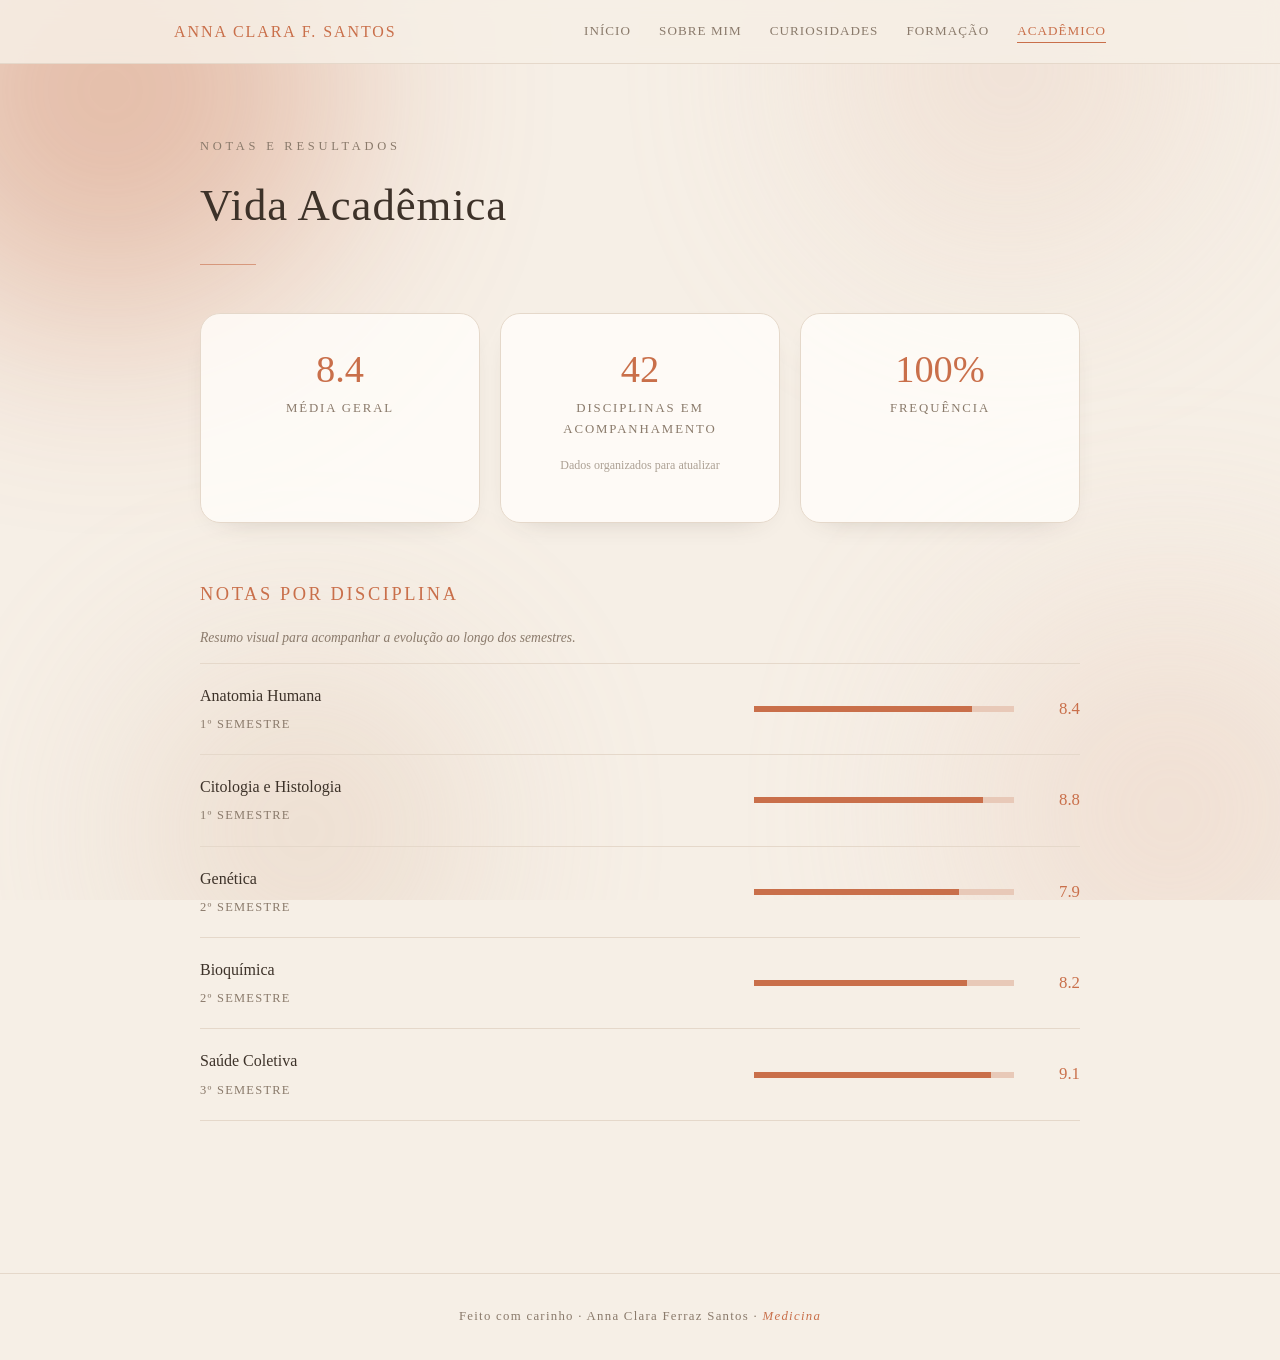
==== academico.html @ c4f5bfd1 "." ====
<!DOCTYPE html>
<html lang="pt-BR">
<head>
  <meta charset="UTF-8">
  <meta name="viewport" content="width=device-width, initial-scale=1.0">
  <title>Acadêmico · Anna Clara Ferraz Santos</title>
  <link rel="stylesheet" href="style.css">
</head>
<body>

  <header>
    <nav>
      <a href="index.html" class="logo">Anna Clara F. Santos</a>
      <button class="menu-toggle" aria-label="Abrir menu">☰</button>
      <ul class="nav-links">
        <li><a href="index.html">Início</a></li>
        <li><a href="sobre.html">Sobre mim</a></li>
        <li><a href="curiosidades.html">Curiosidades</a></li>
        <li><a href="formacao.html">Formação</a></li>
        <li><a href="academico.html" class="active">Acadêmico</a></li>
      </ul>
    </nav>
  </header>

  <main class="page container">
    <div class="page-header reveal">
      <p class="tag">Notas e resultados</p>
      <h1>Vida Acadêmica</h1>
      <div class="divider left"></div>
    </div>

    <!-- Resumo em números -->
    <section class="block stats-row">
      <div class="stat card reveal">
        <span class="stat-value" data-count="8.4" data-decimals="1">0.0</span>
        <p>Média geral</p>
      </div>
      <div class="stat card reveal delay-1">
        <span class="stat-value" data-count="42" data-suffix="">0</span>
        <p>Disciplinas em acompanhamento</p>
        <p class="obs">Dados organizados para atualizar</p>
      </div>
      <div class="stat card reveal delay-2">
        <span class="stat-value" data-count="100" data-suffix="%">0%</span>
        <p>Frequência</p>
      </div>
    </section>

    <!-- Notas por disciplina -->
    <section class="block reveal">
      <h2>Notas por disciplina</h2>
      <p class="hint">Resumo visual para acompanhar a evolução ao longo dos semestres.</p>
      <div class="grade-list">
        <div class="grade-item">
          <div class="grade-info">
            <strong>Anatomia Humana</strong>
            <span>1º semestre</span>
          </div>
          <div class="grade-bar"><span style="--w: 84%"></span></div>
          <span class="grade-note">8.4</span>
        </div>
        <div class="grade-item">
          <div class="grade-info">
            <strong>Citologia e Histologia</strong>
            <span>1º semestre</span>
          </div>
          <div class="grade-bar"><span style="--w: 88%"></span></div>
          <span class="grade-note">8.8</span>
        </div>
        <div class="grade-item">
          <div class="grade-info">
            <strong>Genética</strong>
            <span>2º semestre</span>
          </div>
          <div class="grade-bar"><span style="--w: 79%"></span></div>
          <span class="grade-note">7.9</span>
        </div>
        <div class="grade-item">
          <div class="grade-info">
            <strong>Bioquímica</strong>
            <span>2º semestre</span>
          </div>
          <div class="grade-bar"><span style="--w: 82%"></span>
          </div><span class="grade-note">8.2</span>
        </div>
        <div class="grade-item">
          <div class="grade-info">
            <strong>Saúde Coletiva</strong>
            <span>3º semestre</span>
          </div>
          <div class="grade-bar"><span style="--w: 91%"></span></div>
          <span class="grade-note">9.1</span>
        </div>
      </div>
    </section>

  </main>

  <footer>
    <p>Feito com carinho · Anna Clara Ferraz Santos · <em>Medicina</em></p>
  </footer>

  <script src="script.js"></script>
</body>
</html>
---- style.css ----
/* ===== Reset & Base ===== */
* {
  margin: 0;
  padding: 0;
  box-sizing: border-box;
}

:root {
  --bg: #f6efe6;
  --surface: #fffdf9;
  --text: #3d3229;
  --text-light: #8a7a6b;
  --accent: #c96f4a;
  --accent-soft: #e8c9b8;
  --line: #e5d8ca;
  --shadow: 0 18px 45px -30px rgba(61, 50, 41, 0.55);
  --shadow-soft: 0 10px 30px -24px rgba(61, 50, 41, 0.45);
}

html {
  scroll-behavior: smooth;
}

body {
  font-family: "Georgia", "Times New Roman", serif;
  background: var(--bg);
  color: var(--text);
  line-height: 1.7;
}

h1, h2, h3 {
  font-weight: normal;
  letter-spacing: 0.02em;
}

a {
  color: inherit;
  text-decoration: none;
}

:focus-visible {
  outline: 2px solid var(--accent);
  outline-offset: 4px;
}

.container {
  max-width: 880px;
  margin: 0 auto;
  padding: 0 24px;
}

/* ===== Header / Nav ===== */
header {
  position: sticky;
  top: 0;
  background: rgba(246, 239, 230, 0.85);
  backdrop-filter: blur(10px);
  border-bottom: 1px solid var(--line);
  z-index: 10;
}

nav {
  display: flex;
  align-items: center;
  justify-content: space-between;
  gap: 22px;
  padding: 18px 24px;
  max-width: 980px;
  margin: 0 auto;
}

.logo {
  font-size: 1rem;
  color: var(--accent);
  letter-spacing: 0.12em;
  text-transform: uppercase;
}

nav ul {
  display: flex;
  gap: clamp(14px, 2.6vw, 28px);
  list-style: none;
  font-size: 0.82rem;
  letter-spacing: 0.08em;
  text-transform: uppercase;
}

nav ul a {
  color: var(--text-light);
  padding-bottom: 4px;
  border-bottom: 1px solid transparent;
  transition: color 0.25s, border-color 0.25s;
}

nav ul a:hover,
nav ul a.active {
  color: var(--accent);
  border-color: var(--accent);
}

/* Botão hambúrguer (só aparece no mobile) */
.menu-toggle {
  display: none;
  width: 44px;
  height: 44px;
  align-items: center;
  justify-content: center;
  background: rgba(255, 253, 249, 0.7);
  border: 1px solid var(--line);
  border-radius: 999px;
  font-size: 1.5rem;
  color: var(--accent);
  cursor: pointer;
  box-shadow: var(--shadow-soft);
}

/* ===== Hero (home) ===== */
.hero {
  min-height: calc(100vh - 70px);
  display: flex;
  flex-direction: column;
  justify-content: center;
  text-align: center;
  padding: 48px 24px;
}

/* Fundo decorativo global: manchas de cor nos cantos, fixo na rolagem */
.page-bg {
  position: fixed;
  inset: 0;
  z-index: -1;
  pointer-events: none;
  overflow: hidden;
}

.blob {
  position: absolute;
  border-radius: 50%;
  filter: blur(110px);
  opacity: 0.4;
}

.blob-1 {
  width: 460px;
  height: 460px;
  background: var(--accent);
  top: -140px;
  left: -120px;
  animation: drift-1 24s ease-in-out infinite alternate;
}

.blob-2 {
  width: 420px;
  height: 420px;
  background: var(--accent-soft);
  bottom: -120px;
  right: -100px;
  animation: drift-2 28s ease-in-out infinite alternate;
}

.blob-3 {
  width: 300px;
  height: 300px;
  background: #d9b8a0;
  bottom: -80px;
  left: 12%;
  animation: drift-3 32s ease-in-out infinite alternate;
}

.blob-4 {
  width: 340px;
  height: 340px;
  background: var(--accent-soft);
  top: -100px;
  right: 8%;
  animation: drift-2 36s ease-in-out infinite alternate-reverse;
}

@keyframes drift-1 {
  from { transform: translate(0, 0) scale(1); }
  to   { transform: translate(140px, 90px) scale(1.15); }
}

@keyframes drift-2 {
  from { transform: translate(0, 0) scale(1.1); }
  to   { transform: translate(-110px, -70px) scale(0.95); }
}

@keyframes drift-3 {
  from { transform: translate(0, 0) scale(0.9); }
  to   { transform: translate(-130px, 60px) scale(1.2); }
}

/* Nome surge letra por letra, saindo do blur */
.hero-name .char {
  display: inline-block;
  opacity: 0;
  filter: blur(12px);
  transform: translateY(20px);
  transition: opacity 0.6s ease, filter 0.7s ease, transform 0.7s cubic-bezier(0.22, 1, 0.36, 1);
}

.hero-name .char.on {
  opacity: 1;
  filter: blur(0);
  transform: none;
}

/* Espaços entre palavras precisam de largura */
.hero-name .char.space {
  width: 0.32em;
}

.hero .tag {
  font-size: 0.8rem;
  letter-spacing: 0.35em;
  text-transform: uppercase;
  color: var(--text-light);
  margin-bottom: 20px;
}

.hero h1 {
  font-size: clamp(2.4rem, 6vw, 4rem);
  line-height: 1.2;
  margin-bottom: 16px;
}

.hero h1 em {
  color: var(--accent);
  font-style: italic;
}

.hero p {
  max-width: 520px;
  margin: 0 auto 36px;
  color: var(--text-light);
}

/* Botões lado a lado no hero */
.hero-btns {
  display: flex;
  gap: 16px;
  justify-content: center;
  flex-wrap: wrap;
}

/* Divisor alinhado à esquerda (seções internas) */
.divider.left {
  margin-left: 0;
}

.divider {
  width: 56px;
  height: 1px;
  background: var(--accent);
  margin: 28px auto;
  opacity: 0.6;
}

/* ===== Home preview ===== */
.home-preview {
  padding: 20px 24px 96px;
  margin-top: -34px;
}

.section-kicker {
  font-size: 0.78rem;
  letter-spacing: 0.28em;
  text-transform: uppercase;
  color: var(--accent);
  margin-bottom: 12px;
}

.home-preview > h2,
.highlight-box h2 {
  font-size: clamp(1.8rem, 4vw, 2.5rem);
  line-height: 1.25;
  margin-bottom: 12px;
}

.home-preview > p,
.highlight-box > p {
  max-width: 640px;
  color: var(--text-light);
  margin-bottom: 28px;
}

.feature-grid {
  display: grid;
  grid-template-columns: repeat(4, 1fr);
  gap: 18px;
}

.feature-card {
  position: relative;
  min-height: 220px;
  padding: 28px 24px;
  background: rgba(255, 253, 249, 0.76);
  border: 1px solid var(--line);
  border-radius: 22px;
  box-shadow: var(--shadow-soft);
  overflow: hidden;
  transition: transform 0.28s ease, box-shadow 0.28s ease, border-color 0.28s ease;
}

.feature-card::after {
  content: "";
  position: absolute;
  width: 110px;
  height: 110px;
  right: -42px;
  bottom: -46px;
  border-radius: 50%;
  background: var(--accent-soft);
  opacity: 0.38;
  transition: transform 0.28s ease, opacity 0.28s ease;
}

.feature-card:hover {
  transform: translateY(-6px);
  border-color: var(--accent-soft);
  box-shadow: var(--shadow);
}

.feature-card:hover::after {
  opacity: 0.56;
  transform: scale(1.18);
}

.feature-card h3 {
  font-size: 1.08rem;
  margin: 28px 0 10px;
  color: var(--text);
}

.feature-card p {
  color: var(--text-light);
  font-size: 0.92rem;
}

/* ===== Botões ===== */
.btn {
  display: inline-block;
  padding: 13px 34px;
  font-size: 0.85rem;
  letter-spacing: 0.12em;
  text-transform: uppercase;
  border: 1px solid var(--accent);
  color: var(--accent);
  border-radius: 999px;
  transition: background 0.3s, color 0.3s, transform 0.25s ease, box-shadow 0.25s ease;
}

.btn:hover {
  transform: translateY(-2px);
  box-shadow: var(--shadow-soft);
}

.btn:hover {
  background: var(--accent);
  color: var(--bg);
}

.btn-solid {
  background: var(--accent);
  color: #fff;
}

.btn-solid:hover {
  background: #b25c39;
  border-color: #b25c39;
  color: #fff;
}

/* ===== Seções internas ===== */
.page {
  padding: 72px 0 96px;
}

.page-header {
  margin-bottom: 48px;
}

.page-header .tag {
  font-size: 0.78rem;
  letter-spacing: 0.3em;
  text-transform: uppercase;
  color: var(--text-light);
}

.page-header h1 {
  font-size: clamp(2rem, 5vw, 2.8rem);
  margin-top: 10px;
}

.page-header .divider {
  margin: 20px 0 0;
}

section.block {
  margin-bottom: 56px;
}

section.block h2 {
  font-size: 1.15rem;
  letter-spacing: 0.14em;
  text-transform: uppercase;
  color: var(--accent);
  margin-bottom: 16px;
}

section.block p {
  color: var(--text-light);
  margin-bottom: 14px;
}

section.block strong {
  color: var(--text);
  font-weight: normal;
}

/* ===== Layout Editorial - Sobre mim ===== */
.editorial-layout {
  display: grid;
  grid-template-columns: 1fr 420px;
  gap: 60px;
  align-items: start;
}

.editorial-texto {
  padding-right: 20px;
}

.editorial-texto h2 {
  font-size: 1.15rem;
  letter-spacing: 0.14em;
  text-transform: uppercase;
  color: var(--accent);
  margin-bottom: 28px;
  position: sticky;
  top: 100px;
}

.texto-bloco {
  margin-bottom: 36px;
  padding-left: 24px;
  border-left: 2px solid transparent;
  transition: border-color 0.4s ease, padding-left 0.4s ease;
  opacity: 0.6;
  transform: translateX(-8px);
  transition: opacity 0.4s ease, transform 0.4s ease, border-color 0.4s ease, padding-left 0.4s ease;
}

.texto-bloco.ativo {
  opacity: 1;
  transform: translateX(0);
  border-color: var(--accent);
  padding-left: 20px;
}

.texto-bloco p {
  color: var(--text-light);
  line-height: 1.8;
  font-size: 1rem;
}

.texto-bloco strong {
  color: var(--text);
  font-weight: 500;
  transition: color 0.3s ease;
}

.texto-bloco.ativo strong {
  color: var(--accent);
}

/* Coluna da imagem - sticky */
.editorial-imagem {
  position: sticky;
  top: 100px;
  height: fit-content;
}

.imagem-principal {
  position: relative;
  aspect-ratio: 4 / 5;
  border-radius: 16px;
  overflow: hidden;
  background: var(--surface);
  border: 1px solid var(--line);
  box-shadow:
    0 4px 24px -4px rgba(61, 50, 41, 0.1),
    0 1px 3px -1px rgba(61, 50, 41, 0.06);
  cursor: zoom-in;
}

.imagem-principal img {
  position: absolute;
  inset: 0;
  width: 100%;
  height: 100%;
  object-fit: cover;
  opacity: 0;
  transform: scale(1.05);
  transition:
    opacity 0.7s cubic-bezier(0.22, 1, 0.36, 1),
    transform 0.9s cubic-bezier(0.22, 1, 0.36, 1),
    filter 0.5s ease;
  filter: grayscale(15%) contrast(0.98);
}

.imagem-principal img.imagem-ativa {
  opacity: 1;
  transform: scale(1);
  filter: grayscale(0) contrast(1);
  z-index: 1;
}

/* Hover sutil na imagem principal */
.imagem-principal:hover img.imagem-ativa {
  transform: scale(1.02);
  filter: grayscale(0) contrast(1.02) brightness(1.02);
}

/* Legenda da imagem */
.imagem-legenda {
  position: absolute;
  bottom: 0;
  left: 0;
  right: 0;
  padding: 32px 24px 24px;
  background: linear-gradient(180deg, transparent, rgba(61, 50, 41, 0.85));
  color: #fff;
  opacity: 0;
  transform: translateY(12px);
  transition: opacity 0.4s ease, transform 0.4s ease;
}

.imagem-principal:hover .imagem-legenda {
  opacity: 1;
  transform: translateY(0);
}

.legenda-texto {
  display: block;
  font-family: "Georgia", serif;
  font-size: 1rem;
  letter-spacing: 0.01em;
  margin-bottom: 6px;
  font-weight: 400;
  opacity: 1;
  transform: translateY(0);
  transition: opacity 0.2s ease, transform 0.2s ease;
}

.legenda-dica {
  display: block;
  font-size: 0.65rem;
  letter-spacing: 0.15em;
  text-transform: uppercase;
  opacity: 0.7;
  font-family: system-ui, sans-serif;
}

/* Barra de progresso sutil */
.imagem-progresso {
  margin-top: 16px;
  height: 2px;
  background: var(--line);
  border-radius: 1px;
  overflow: hidden;
}

.progresso-barra {
  display: block;
  height: 100%;
  background: var(--accent);
  width: var(--progress);
  transition: width 0.7s cubic-bezier(0.22, 1, 0.36, 1);
  border-radius: 1px;
  transform-origin: left;
}

/* Responsivo editorial */
@media (max-width: 1024px) {
  .editorial-layout {
    grid-template-columns: 1fr;
    gap: 40px;
  }

  .editorial-texto {
    padding-right: 0;
    max-width: 100%;
  }

  .editorial-texto h2 {
    position: static;
    margin-bottom: 20px;
  }

  .editorial-imagem {
    position: static;
    max-width: 480px;
    margin: 0 auto;
  }

  .imagem-principal {
    aspect-ratio: 3 / 4;
  }
}

@media (max-width: 600px) {
  .editorial-imagem {
    max-width: 100%;
  }

  .imagem-principal {
    aspect-ratio: 4 / 5;
    border-radius: 12px;
  }

  .texto-bloco {
    padding-left: 16px;
    margin-bottom: 28px;
  }

  .texto-bloco.ativo {
    padding-left: 12px;
  }
}

/* ===== Lightbox ===== */
.lightbox {
  position: fixed;
  inset: 0;
  z-index: 1000;
  background: rgba(61, 50, 41, 0.95);
  backdrop-filter: blur(8px);
  display: flex;
  align-items: center;
  justify-content: center;
  padding: 24px;
  opacity: 0;
  visibility: hidden;
  transition: opacity 0.4s cubic-bezier(0.22, 1, 0.36, 1),
              visibility 0.4s;
}

.lightbox:not([hidden]) {
  opacity: 1;
  visibility: visible;
}

.lightbox-figura {
  max-width: 90vw;
  max-height: 85vh;
  transform: scale(0.92) translateY(20px);
  transition: transform 0.45s cubic-bezier(0.22, 1, 0.36, 1);
}

.lightbox:not([hidden]) .lightbox-figura {
  transform: scale(1) translateY(0);
}

.lightbox-figura img {
  max-width: 100%;
  max-height: 85vh;
  border-radius: 8px;
  box-shadow: 0 32px 64px -12px rgba(0, 0, 0, 0.4),
              0 0 0 1px rgba(255, 255, 255, 0.08);
}

.lightbox-legenda {
  text-align: center;
  color: #fff;
  margin-top: 16px;
  font-family: "Georgia", serif;
  font-size: 1rem;
  letter-spacing: 0.02em;
  opacity: 0;
  transform: translateY(10px);
  transition: opacity 0.3s ease 0.2s, transform 0.3s ease 0.2s;
}

.lightbox:not([hidden]) .lightbox-legenda {
  opacity: 1;
  transform: translateY(0);
}

.lightbox-contador {
  text-align: center;
  color: rgba(255, 255, 255, 0.5);
  font-size: 0.8rem;
  letter-spacing: 0.1em;
  text-transform: uppercase;
  margin-top: 8px;
  opacity: 0;
  transition: opacity 0.3s ease 0.3s;
}

.lightbox:not([hidden]) .lightbox-contador {
  opacity: 1;
}

/* Botões do lightbox */
.lightbox-fechar,
.lightbox-nav {
  position: absolute;
  background: rgba(255, 255, 255, 0.1);
  border: 1px solid rgba(255, 255, 255, 0.2);
  border-radius: 50%;
  width: 52px;
  height: 52px;
  display: flex;
  align-items: center;
  justify-content: center;
  color: #fff;
  cursor: pointer;
  transition: background 0.25s ease, border-color 0.25s ease, transform 0.2s ease;
  backdrop-filter: blur(4px);
}

.lightbox-fechar:hover,
.lightbox-nav:hover {
  background: rgba(255, 255, 255, 0.2);
  border-color: rgba(255, 255, 255, 0.4);
  transform: scale(1.08);
}

.lightbox-fechar:focus-visible,
.lightbox-nav:focus-visible {
  outline: 2px solid var(--accent);
  outline-offset: 3px;
}

.lightbox-fechar {
  top: 24px;
  right: 24px;
}

.lightbox-anterior {
  left: 24px;
  top: 50%;
  transform: translateY(-50%);
}

.lightbox-proxima {
  right: 24px;
  top: 50%;
  transform: translateY(-50%);
}

@media (max-width: 600px) {
  .lightbox-fechar {
    top: 12px;
    right: 12px;
    width: 44px;
    height: 44px;
  }

  .lightbox-anterior {
    left: 12px;
    width: 44px;
    height: 44px;
  }

  .lightbox-proxima {
    right: 12px;
    width: 44px;
    height: 44px;
  }
}

/* Animação de troca de imagem no lightbox */
.lightbox-figura.trocando img {
  opacity: 0;
  transform: scale(0.95);
  transition: opacity 0.2s ease, transform 0.2s ease;
}

.lightbox-figura.trocando.nova img {
  opacity: 1;
  transform: scale(1);
}

/* Respeita preferência de movimento reduzido */
@media (prefers-reduced-motion: reduce) {
  .galeria-item,
  .galeria-item img,
  .galeria-overlay,
  .galeria-legenda,
  .lightbox,
  .lightbox-figura,
  .lightbox-legenda,
  .lightbox-contador {
    animation: none !important;
    transition: none !important;
  }

  .galeria-item {
    opacity: 1;
    transform: none;
  }

  .lightbox-figura {
    transform: none;
  }
}

/* Cards simples */
.cards {
  display: grid;
  grid-template-columns: repeat(auto-fit, minmax(220px, 1fr));
  gap: 20px;
}

.card {
  background: rgba(255, 253, 249, 0.82);
  border: 1px solid var(--line);
  border-radius: 20px;
  padding: 28px 24px;
  box-shadow: var(--shadow-soft);
}

.card h3 {
  font-size: 1rem;
  margin-bottom: 8px;
  color: var(--text);
}

.card p {
  font-size: 0.92rem;
  color: var(--text-light);
  margin: 0;
}

.card .num,
.feature-card .num {
  font-size: 0.8rem;
  color: var(--accent-soft);
  letter-spacing: 0.2em;
  display: block;
  margin-bottom: 10px;
}

.story-cards .card {
  min-height: 190px;
}

.highlight-box {
  padding: 34px;
  background: linear-gradient(135deg, rgba(255, 253, 249, 0.86), rgba(232, 201, 184, 0.28));
  border: 1px solid var(--line);
  border-radius: 26px;
  box-shadow: var(--shadow-soft);
}

/* Lista de curiosidades */
.facts li {
  list-style: none;
  padding: 18px 0;
  border-bottom: 1px solid var(--line);
  color: var(--text-light);
}

.facts li strong {
  display: block;
  color: var(--text);
  margin-bottom: 4px;
}

.facts li:last-child {
  border-bottom: none;
}

/* Citação */
.quote {
  border-left: 2px solid var(--accent-soft);
  padding-left: 24px;
  font-style: italic;
  color: var(--text-light);
  margin: 40px 0;
}

.quote span {
  display: block;
  font-style: normal;
  font-size: 0.8rem;
  letter-spacing: 0.15em;
  text-transform: uppercase;
  margin-top: 12px;
  color: var(--accent);
}

/* ===== Footer ===== */
footer {
  border-top: 1px solid var(--line);
  padding: 32px 24px;
  text-align: center;
  font-size: 0.8rem;
  letter-spacing: 0.1em;
  color: var(--text-light);
}

footer em {
  color: var(--accent);
}

/* ===== Animações de entrada (reveal) ===== */
.reveal {
  opacity: 0;
  transform: translateY(24px);
  transition: opacity 0.7s ease, transform 0.7s ease;
}

.reveal.visible {
  opacity: 1;
  transform: none;
}

/* Atrasos escalonados */
.delay-1 { transition-delay: 0.15s; }
.delay-2 { transition-delay: 0.3s; }
.delay-3 { transition-delay: 0.45s; }

/* Respeita quem prefere menos movimento */
@media (prefers-reduced-motion: reduce) {
  .reveal {
    opacity: 1;
    transform: none;
    transition: none;
  }

  .blob {
    animation: none;
  }

  .hero-name .char {
    opacity: 1;
    filter: none;
    transform: none;
    transition: none;
  }
}

/* ===== Página Acadêmico ===== */
.stats-row {
  display: grid;
  grid-template-columns: repeat(auto-fit, minmax(180px, 1fr));
  gap: 20px;
}

.stat {
  text-align: center;
  padding: 32px 20px;
}

.stat-value {
  display: block;
  font-size: 2.4rem;
  color: var(--accent);
  line-height: 1.2;
}

.stat p {
  font-size: 0.8rem;
  letter-spacing: 0.15em;
  text-transform: uppercase;
  color: var(--text-light);
  margin-top: 6px;
}

.stat p.obs {
  text-transform: none;
  letter-spacing: normal;
  font-size: 0.75rem;
  opacity: 0.7;
}

.hint {
  font-size: 0.85rem;
  font-style: italic;
  color: var(--text-light);
  margin-bottom: 20px;
}

.grade-list {
  border-top: 1px solid var(--line);
}

.grade-item {
  display: grid;
  grid-template-columns: 1fr minmax(120px, 260px) 48px;
  align-items: center;
  gap: 18px;
  padding: 18px 0;
  border-bottom: 1px solid var(--line);
}

.grade-info strong {
  display: block;
  color: var(--text);
  font-weight: normal;
}

.grade-info span {
  font-size: 0.78rem;
  letter-spacing: 0.1em;
  text-transform: uppercase;
  color: var(--text-light);
}

.grade-bar {
  height: 6px;
  background: var(--accent-soft);
  overflow: hidden;
}

.grade-bar span {
  display: block;
  height: 100%;
  width: 0;
  background: var(--accent);
  transition: width 1.1s cubic-bezier(0.25, 1, 0.3, 1);
}

.grade-note {
  font-size: 1.05rem;
  color: var(--accent);
  text-align: right;
}

@media (max-width: 900px) {
  .feature-grid {
    grid-template-columns: repeat(2, 1fr);
  }
}

@media (max-width: 720px) {
  .hero {
    min-height: auto;
    padding: 86px 24px 72px;
  }

  .home-preview {
    margin-top: 0;
    padding-bottom: 72px;
  }

  .feature-grid {
    grid-template-columns: 1fr;
  }

  .feature-card {
    min-height: auto;
  }

  .highlight-box {
    padding: 26px 22px;
    border-radius: 20px;
  }
}

/* ===== Responsivo ===== */
@media (max-width: 600px) {
  nav {
    flex-direction: row;
    flex-wrap: wrap;
    gap: 14px;
  }

  .menu-toggle {
    display: flex;
  }

  .nav-links {
    display: none;
    width: 100%;
    flex-direction: column;
    align-items: stretch;
    gap: 10px;
    padding: 10px 0 14px;
  }

  .nav-links a {
    display: block;
    padding: 12px 16px;
    text-align: center;
    background: rgba(255, 253, 249, 0.72);
    border: 1px solid var(--line);
    border-radius: 999px;
  }

  .nav-links.open {
    display: flex;
  }

  nav ul.nav-links {
    gap: 10px;
  }

  .logo {
    max-width: calc(100% - 62px);
    line-height: 1.35;
  }

  .hero-btns .btn {
    width: 100%;
    max-width: 320px;
  }

  .page {
    padding: 54px 0 76px;
  }

  .page-header {
    margin-bottom: 36px;
  }

  footer {
    line-height: 1.7;
  }

  /* Barras empilham no mobile */
  .grade-item {
    grid-template-columns: 1fr auto;
    grid-template-areas:
      "info note"
      "bar bar";
  }

  .grade-info { grid-area: info; }
  .grade-note { grid-area: note; }
  .grade-bar { grid-area: bar; width: 100%; }
}
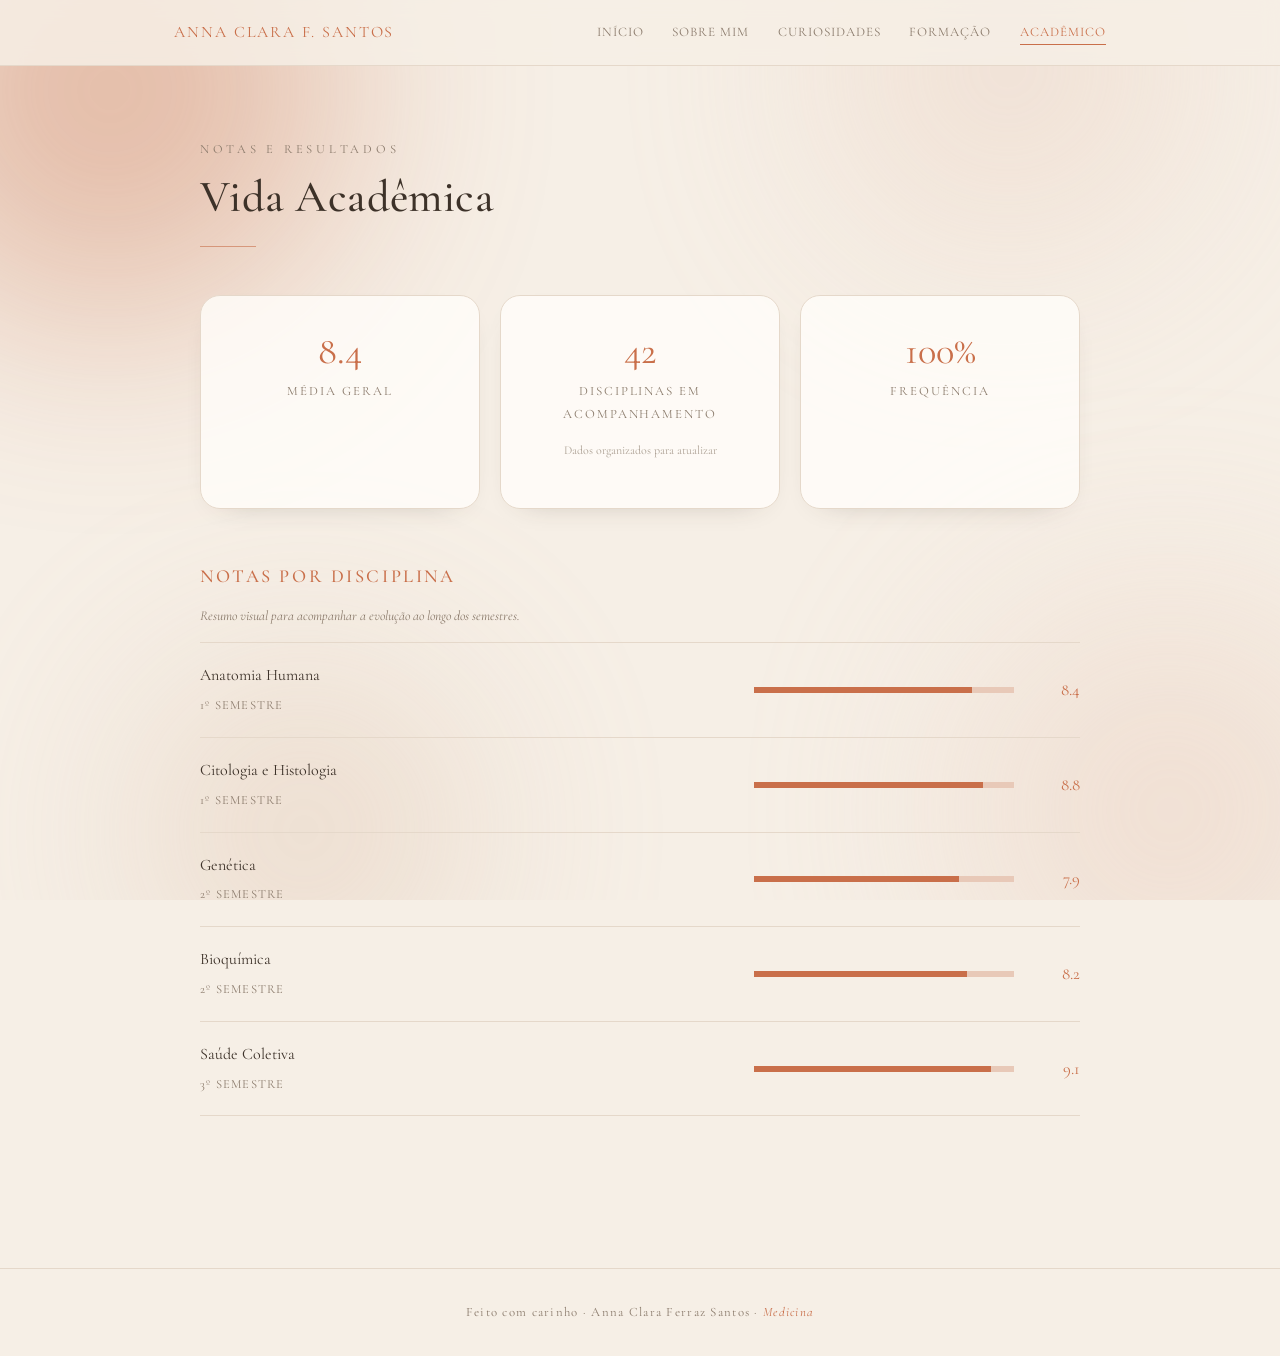
==== commit d2f74219: "style(p1): editorial typography, refined spacing/cards, lazy images, improved reduced motion" ====
--- a/academico.html
+++ b/academico.html
@@ -4,6 +4,9 @@
   <meta charset="UTF-8">
   <meta name="viewport" content="width=device-width, initial-scale=1.0">
   <title>Acadêmico · Anna Clara Ferraz Santos</title>
+  <link rel="preconnect" href="https://fonts.googleapis.com">
+  <link rel="preconnect" href="https://fonts.gstatic.com" crossorigin>
+  <link href="https://fonts.googleapis.com/css2?family=Cormorant+Garamond:wght@400;500;600&family=Lora:wght@400;500&display=swap" rel="stylesheet">
   <link rel="stylesheet" href="style.css">
 </head>
 <body>
--- a/style.css
+++ b/style.css
@@ -22,15 +22,19 @@
 }
 
 body {
-  font-family: "Georgia", "Times New Roman", serif;
+  font-family: "Cormorant Garamond", "Lora", "Georgia", "Times New Roman", serif;
   background: var(--bg);
   color: var(--text);
-  line-height: 1.7;
+  line-height: 1.8;
+  -webkit-font-smoothing: antialiased;
+  -moz-osx-font-smoothing: grayscale;
 }
 
 h1, h2, h3 {
-  font-weight: normal;
-  letter-spacing: 0.02em;
+  font-family: "Cormorant Garamond", "Georgia", serif;
+  font-weight: 500;
+  letter-spacing: 0.01em;
+  line-height: 1.25;
 }
 
 a {
@@ -294,10 +298,10 @@
 .feature-card {
   position: relative;
   min-height: 220px;
-  padding: 28px 24px;
-  background: rgba(255, 253, 249, 0.76);
+  padding: 30px 26px;
+  background: rgba(255, 253, 249, 0.84);
   border: 1px solid var(--line);
-  border-radius: 22px;
+  border-radius: 24px;
   box-shadow: var(--shadow-soft);
   overflow: hidden;
   transition: transform 0.28s ease, box-shadow 0.28s ease, border-color 0.28s ease;
@@ -328,7 +332,7 @@
 }
 
 .feature-card h3 {
-  font-size: 1.08rem;
+  font-size: 1.16rem;
   margin: 28px 0 10px;
   color: var(--text);
 }
@@ -341,9 +345,9 @@
 /* ===== Botões ===== */
 .btn {
   display: inline-block;
-  padding: 13px 34px;
-  font-size: 0.85rem;
-  letter-spacing: 0.12em;
+  padding: 13px 38px;
+  font-size: 0.82rem;
+  letter-spacing: 0.16em;
   text-transform: uppercase;
   border: 1px solid var(--accent);
   color: var(--accent);
@@ -484,14 +488,19 @@
 .imagem-principal {
   position: relative;
   aspect-ratio: 4 / 5;
-  border-radius: 16px;
+  border-radius: 18px;
   overflow: hidden;
   background: var(--surface);
   border: 1px solid var(--line);
   box-shadow:
-    0 4px 24px -4px rgba(61, 50, 41, 0.1),
-    0 1px 3px -1px rgba(61, 50, 41, 0.06);
+    0 30px 60px -40px rgba(61, 50, 41, 0.7),
+    0 10px 40px -30px rgba(201, 111, 74, 0.25);
   cursor: zoom-in;
+}
+
+.imagem-principal:focus-visible {
+  outline: 2px solid var(--accent);
+  outline-offset: 4px;
 }
 
 .imagem-principal img {
@@ -610,8 +619,13 @@
 }
 
 @media (max-width: 600px) {
+  .editorial-layout {
+    gap: 28px;
+  }
+
   .editorial-imagem {
     max-width: 100%;
+    width: 100%;
   }
 
   .imagem-principal {
@@ -620,13 +634,126 @@
   }
 
   .texto-bloco {
-    padding-left: 16px;
-    margin-bottom: 28px;
+    padding-left: 14px;
+    margin-bottom: 24px;
+    opacity: 1;
+    transform: none;
   }
 
   .texto-bloco.ativo {
     padding-left: 12px;
   }
+
+  .imagem-legenda {
+    opacity: 1;
+    transform: none;
+  }
+}
+
+@media (max-width: 420px) {
+  .container {
+    padding: 0 18px;
+  }
+
+  nav {
+    padding: 14px 18px;
+  }
+
+  .logo {
+    font-size: 0.9rem;
+    letter-spacing: 0.12em;
+  }
+
+  .hero h1 {
+    font-size: 2.35rem;
+  }
+
+  .hero .tag,
+  .page-header .tag,
+  .section-kicker {
+    letter-spacing: 0.2em;
+  }
+
+  .card,
+  .feature-card {
+    padding: 24px 20px;
+    border-radius: 18px;
+  }
+}
+
+/* ===== Álbum - Sobre mim ===== */
+.album-section {
+  margin-top: 10px;
+}
+
+.album-header {
+  max-width: 620px;
+  margin-bottom: 28px;
+}
+
+.album-header h2 {
+  font-size: clamp(1.8rem, 4vw, 2.45rem);
+  line-height: 1.25;
+  margin-bottom: 10px;
+  color: var(--text);
+  text-transform: none;
+  letter-spacing: 0.02em;
+}
+
+.album-header p:last-child {
+  color: var(--text-light);
+}
+
+.photo-album {
+  display: grid;
+  grid-template-columns: repeat(4, 1fr);
+  grid-auto-rows: 180px;
+  gap: 16px;
+}
+
+.album-photo {
+  position: relative;
+  min-height: 180px;
+  border-radius: 24px;
+  overflow: hidden;
+  background: var(--surface);
+  border: 1px solid var(--line);
+  box-shadow: var(--shadow-soft);
+}
+
+.album-photo-large {
+  grid-column: span 2;
+  grid-row: span 2;
+}
+
+.album-photo-wide {
+  grid-column: span 2;
+}
+
+.album-photo img {
+  width: 100%;
+  height: 100%;
+  display: block;
+  object-fit: cover;
+  filter: saturate(0.95) contrast(0.98);
+  transform: scale(1.01);
+  transition: transform 0.35s ease, filter 0.35s ease;
+}
+
+.album-photo:hover img {
+  transform: scale(1.05);
+  filter: saturate(1.04) contrast(1.02);
+}
+
+.album-photo figcaption {
+  position: absolute;
+  left: 0;
+  right: 0;
+  bottom: 0;
+  padding: 34px 18px 16px;
+  color: #fff;
+  font-size: 0.9rem;
+  background: linear-gradient(180deg, transparent, rgba(61, 50, 41, 0.78));
 }
 
 /* ===== Lightbox ===== */
@@ -649,6 +776,10 @@
 .lightbox:not([hidden]) {
   opacity: 1;
   visibility: visible;
+}
+
+.lightbox[hidden] {
+  display: none;
 }
 
 .lightbox-figura {
@@ -932,7 +1063,7 @@
   }
 
   .blob {
-    animation: none;
+    animation: none !important;
   }
 
   .hero-name .char {
@@ -940,6 +1071,25 @@
     filter: none;
     transform: none;
     transition: none;
+  }
+
+  html {
+    scroll-behavior: auto;
+  }
+
+  .imagem-principal img,
+  .lightbox-figura,
+  .album-photo img,
+  .progresso-barra,
+  .feature-card,
+  .btn {
+    transition: none !important;
+  }
+
+  * {
+    animation-duration: 0.01ms !important;
+    animation-iteration-count: 1 !important;
+    transition-duration: 0.01ms !important;
   }
 }
 
@@ -1034,6 +1184,16 @@
   .feature-grid {
     grid-template-columns: repeat(2, 1fr);
   }
+
+  .photo-album {
+    grid-template-columns: repeat(2, 1fr);
+    grid-auto-rows: 220px;
+  }
+
+  .album-photo-large,
+  .album-photo-wide {
+    grid-column: span 2;
+  }
 }
 
 @media (max-width: 720px) {
@@ -1045,6 +1205,30 @@
   .home-preview {
     margin-top: 0;
     padding-bottom: 72px;
+  }
+
+  .photo-album {
+    grid-template-columns: 1fr;
+    grid-auto-rows: auto;
+    gap: 18px;
+  }
+
+  .album-photo,
+  .album-photo-large,
+  .album-photo-wide {
+    grid-column: auto;
+    grid-row: auto;
+    min-height: 0;
+    aspect-ratio: 4 / 5;
+    border-radius: 18px;
+  }
+
+  .album-photo-wide {
+    aspect-ratio: 4 / 3;
+  }
+
+  .album-photo figcaption {
+    padding: 42px 16px 16px;
   }
 
   .feature-grid {
@@ -1086,7 +1270,7 @@
     display: block;
     padding: 12px 16px;
     text-align: center;
-    background: rgba(255, 253, 249, 0.72);
+    background: rgba(255, 253, 249, 0.8);
     border: 1px solid var(--line);
     border-radius: 999px;
   }
@@ -1107,6 +1291,11 @@
   .hero-btns .btn {
     width: 100%;
     max-width: 320px;
+  }
+
+  .cards,
+  .stats-row {
+    grid-template-columns: 1fr;
   }
 
   .page {
